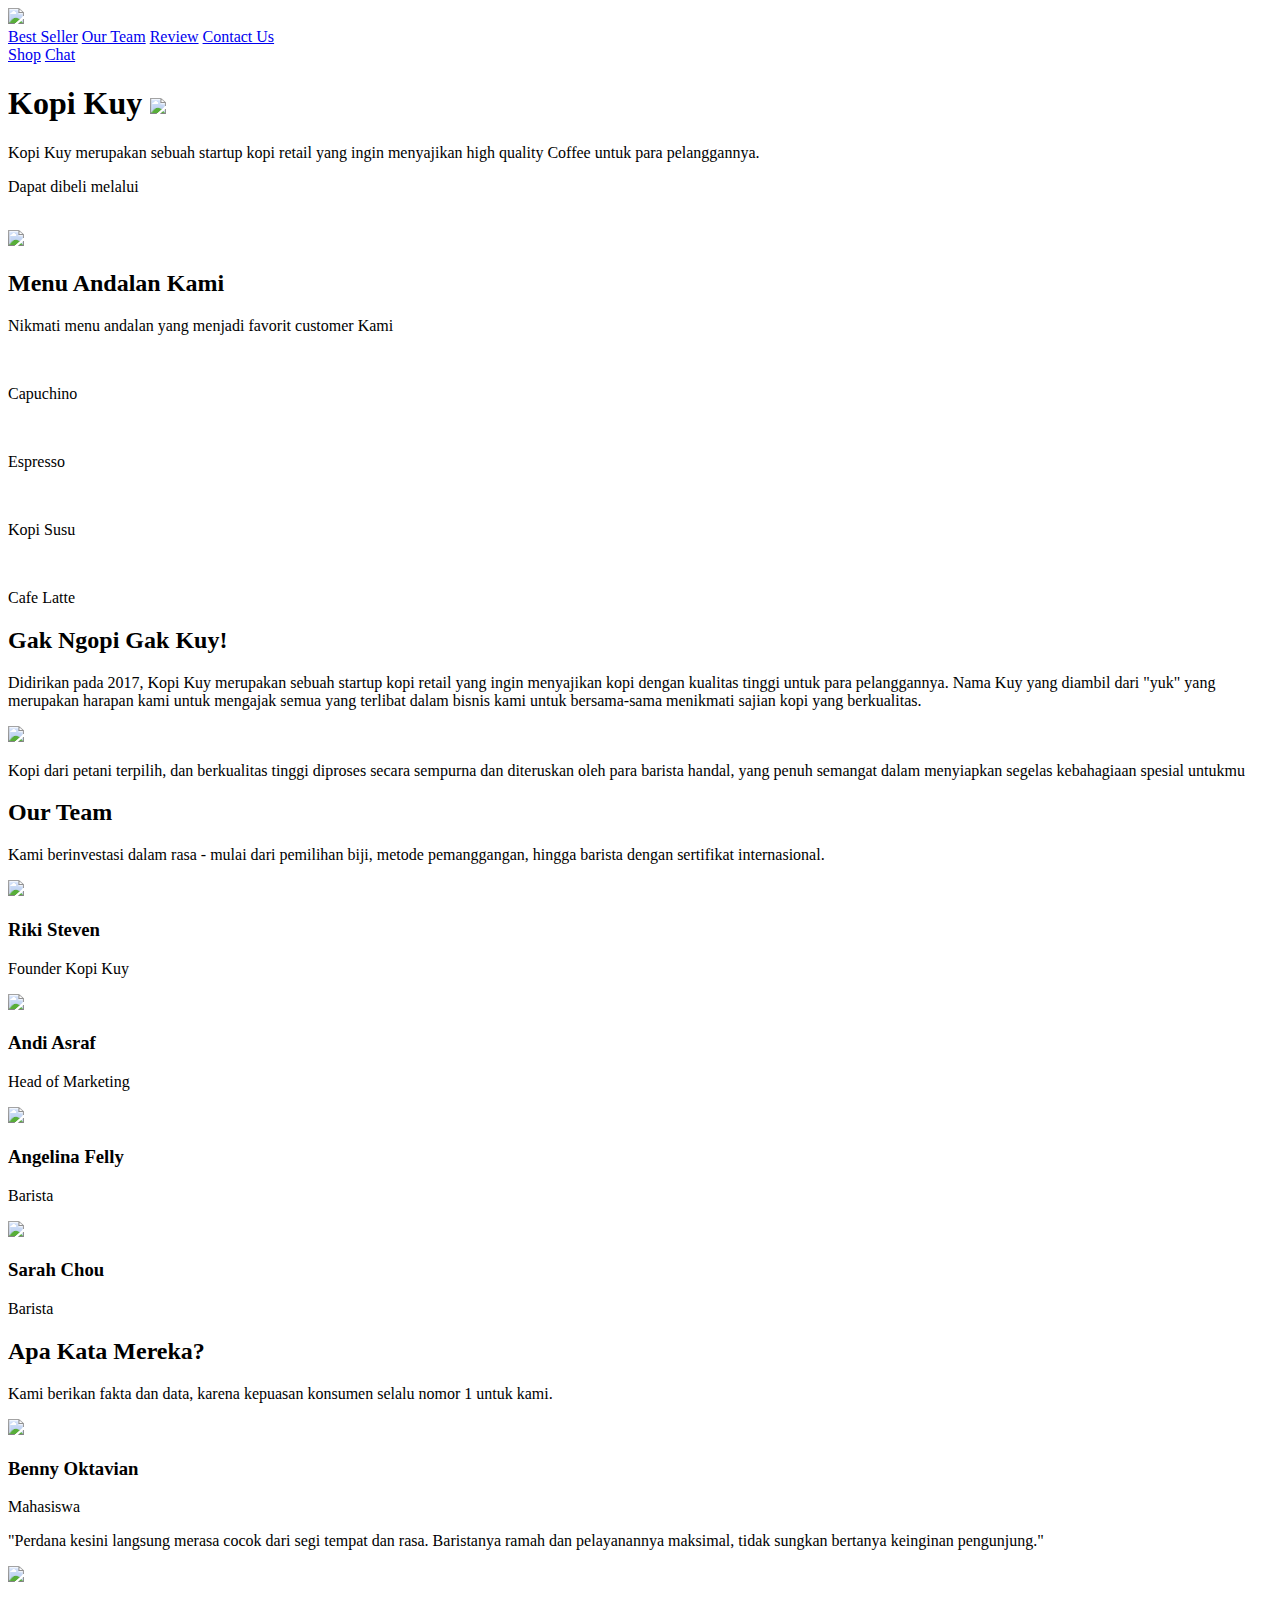
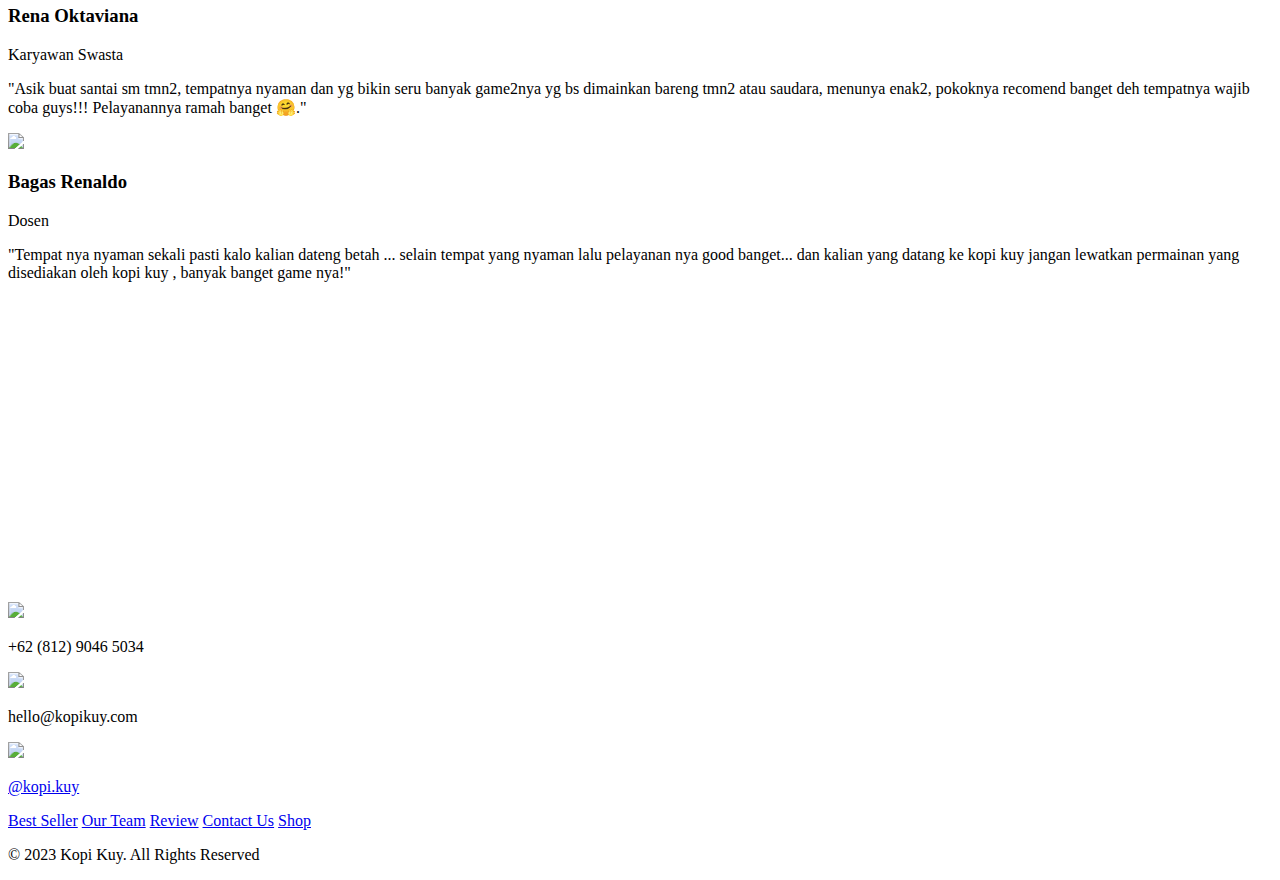
==== index.html @ 93719796 "Add files via upload" ====
<!DOCTYPE html>
<html lang="id">

<head>
    <meta charset="UTF-8">
    <meta http-equiv="X-UA-Compatible" content="IE=edge">
    <meta name="viewport" content="width=device-width, initial-scale=1.0">
    <link rel="shortcut icon" href="images/favicon.ico" type="image/x-icon">
    <title>Website Kopi Kuy</title>
    <link rel="stylesheet" href="css/style.css">
</head>

<body>
    <nav>
        <div class="baris">
            <img class="logo" src="images/logo/logo_kuy.png">
            <div class="navigasi">
                <a href="#best-seller">Best Seller</a>
                <a href="#our-team">Our Team</a>
                <a href="#review">Review</a>
                <a href="#contact-us">Contact Us</a>
            </div>
            <a class="shop" href="produk.html">Shop</a>
            <a class="chat" href="https://wa.me/nomor_hp_anda_pakai_62" target="_blank">Chat</a>
        </div>
    </nav>

    <!-- Tulis Kode Setelah panah di bawah ini -->

<header>
  <div class="baris">
    <div class="col-kiri">
      <h1 class="judul-header">Kopi Kuy <img src="images/icon/icon_kopi.svg"></h1>

      <p class="subjudul-header">Kopi Kuy merupakan sebuah startup kopi retail yang ingin menyajikan high
        quality Coffee untuk para pelanggannya.</p>
      <p class="dapat-dibeli">Dapat dibeli melalui</p>

      <div class="olshop">
        <img src="images/logo/logo_bukalapak.png" alt="">
        <img src="images/logo/logo_tokopedia.png" alt="">
        <img src="images/logo/logo_shopee.png" alt="">
      </div>
    </div>

    <img class="col-kanan" src="images/header/header1.png">
  </div>
</header>
<section id="best-seller" class="best-seller">
  <h2 class="judul-best-seller">Menu Andalan Kami</h2>
  <p class="subjudul-best-seller">Nikmati menu andalan yang menjadi favorit customer Kami</p>

  <div class="baris">
    <div class="col-produk">
      <img src="images/produk/product_capuchino.jpg" alt="">
      <p class="nama-produk">Capuchino</p>
    </div>
    <div class="col-produk">
      <img src="images/produk/product_espresso.jpg" alt="">
      <p class="nama-produk">Espresso</p>
    </div>
    <div class="col-produk">
      <img src="images/produk/product_kopi_susu.jpg" alt="">
      <p class="nama-produk">Kopi Susu</p>
    </div>
    <div class="col-produk">
      <img src="images/produk/product_latte.jpg" alt="">
      <p class="nama-produk">Cafe Latte</p>
    </div>
  </div>
</section>
<section id="about-us" class="about-us">
  <h2 class="judul-about-us">Gak Ngopi Gak Kuy!</h2>
  <p class="tentang-about-us">
    Didirikan pada 2017, Kopi Kuy merupakan sebuah startup kopi retail yang ingin menyajikan kopi
    dengan kualitas tinggi
    untuk para pelanggannya. Nama Kuy yang diambil dari "yuk" yang merupakan harapan kami untuk
    mengajak semua yang terlibat dalam bisnis kami untuk bersama-sama menikmati sajian kopi yang
    berkualitas.
  </p>
  <img src="images/aset_kopi_jumbo.png">
  <p class="penjelasan-about-us">
    Kopi dari petani terpilih, dan berkualitas tinggi diproses secara sempurna dan diteruskan
    oleh para barista handal,
    yang penuh semangat dalam menyiapkan segelas kebahagiaan spesial untukmu
  </p>
</section>
<section class="our-team" id="our-team">
  <h2 class="judul-team">Our Team</h2>
  <p class="subjudul-team">Kami berinvestasi dalam rasa - mulai dari pemilihan biji, metode pemanggangan,
    hingga barista dengan sertifikat internasional. </p>

  <div class="baris">
    <div class="col-team">
      <img src="images/team/team1.jpg">
      <h3>Riki Steven</h3>
      <p>Founder Kopi Kuy</p>
    </div>
    <div class="col-team">
      <img src="images/team/team2.jpg">
      <h3>Andi Asraf</h3>
      <p>Head of Marketing</p>
    </div>

    <div class="col-team">
      <img src="images/team/team3.jpg">
      <h3>Angelina Felly</h3>
      <p>Barista</p>
    </div>

    <div class="col-team">
      <img src="images/team/team4.jpg">
      <h3>Sarah Chou</h3>
      <p>Barista</p>
    </div>
  </div>
</section>
<section id="review" class="review">
  <h2 class="judul-review">Apa Kata Mereka?</h2>

  <p class="subjudul-review">Kami berikan fakta dan data, karena kepuasan konsumen selalu nomor 1 untuk kami.</p>

  <div class="baris">
    <div class="col-review">
      <div class="profile">
        <img src="images/customer/customer1.jpg">
        <div class="nama-profile">
          <h3>Benny Oktavian</h3>
          <p>Mahasiswa</p>
        </div>
      </div>
      <p class="testimoni">"Perdana kesini langsung merasa cocok dari segi tempat dan rasa. Baristanya ramah
        dan pelayanannya maksimal, tidak sungkan bertanya keinginan pengunjung."</p>
    </div>
    <div class="col-review">
      <div class="profile">
        <img src="images/customer/customer2.jpg">
        <div class="nama-profile">
          <h3>Rena Oktaviana</h3>
          <p>Karyawan Swasta</p>
        </div>
      </div>
      <p class="testimoni">"Asik buat santai sm tmn2, tempatnya nyaman dan yg bikin seru banyak game2nya yg bs
        dimainkan bareng tmn2 atau saudara, menunya enak2, pokoknya recomend banget deh
        tempatnya wajib coba guys!!! Pelayanannya ramah banget 🤗."</p>
    </div>
    <div class="col-review">
      <div class="profile">
        <img src="images/customer/customer3.jpg">
        <div class="nama-profile">
          <h3>Bagas Renaldo</h3>
          <p>Dosen</p>
        </div>
      </div>
      <p class="testimoni">"Tempat nya nyaman sekali pasti kalo kalian dateng betah ... selain tempat yang
        nyaman lalu pelayanan nya good banget... dan kalian yang datang ke kopi kuy jangan
        lewatkan permainan yang disediakan oleh kopi kuy , banyak banget game nya!"</p>
    </div>
  </div>
</section>
<section class="contact-us" id="contact-us">
    <iframe
        src="https://www.google.com/maps/embed?pb=!1m14!1m8!1m3!1d7932.741866032694!2d106.668581!3d-6.214715!3m2!1i1024!2i768!4f13.1!3m3!1m2!1s0x2e69f9912c7f297b%3A0xe5a3a671dae861ab!2sKopi%20kuy!5e0!3m2!1sid!2sid!4v1680617229460!5m2!1sid!2sid"
        width="100%" height="300" style="border:0;" allowfullscreen="" loading="lazy"
        referrerpolicy="no-referrer-when-downgrade"></iframe>
    <div class="baris">
        <div class="col-kontak">
            <img src="images/icon/icon_phone.png">
            <p>+62 (812) 9046 5034</p>
        </div>
        <div class="col-kontak">
            <img src="images/icon/icon_mail.png">
            <p>hello@kopikuy.com</p>
        </div>
        <div class="col-kontak">
            <img src="images/icon/icon_instagram.png">
            <a href="https://instagram.com" role="button">
                <p>@kopi.kuy</p>
            </a>
        </div>
    </div>
</section>
<footer>
  <div class="baris">
    <div class="navigasi">
      <a href="#best-seller">Best Seller</a>
      <a href="#our-team">Our Team</a>
      <a href="#review">Review</a>
      <a href="#contact-us">Contact Us</a>
      <a href="produk.html">Shop</a>
    </div>
    <p class="copyright">© 2023 Kopi Kuy. All Rights Reserved</p>
  </div>
</footer>

    <!--
        Kode HTML tidak boleh lewat dari batas ini
        Pastikan setiap section di tutup
        misalnya kode best-seller harus ada
        di bawah kode </header> (perhatikan ada garis miringnya
        dan setiap section harus setelah kode </section>
        jangan menulis section di dalam section
    -->
</body>

</html>
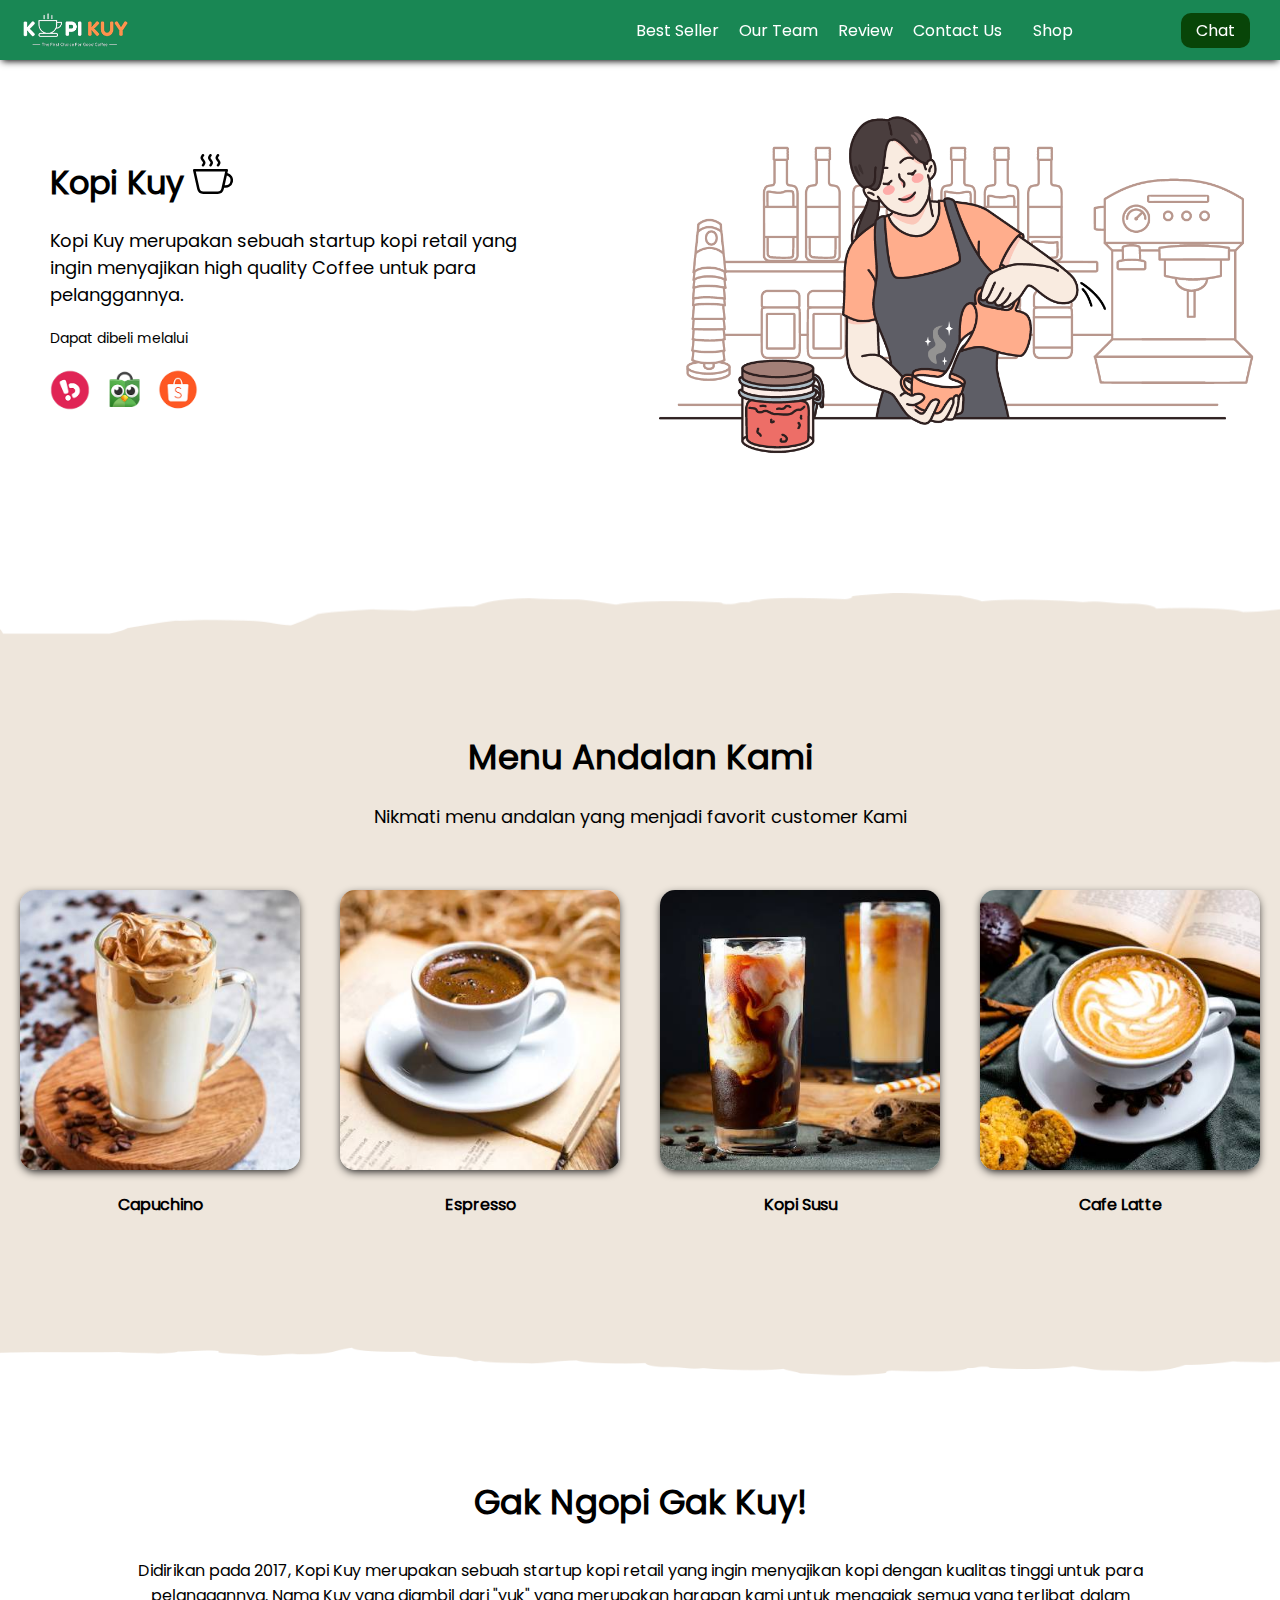
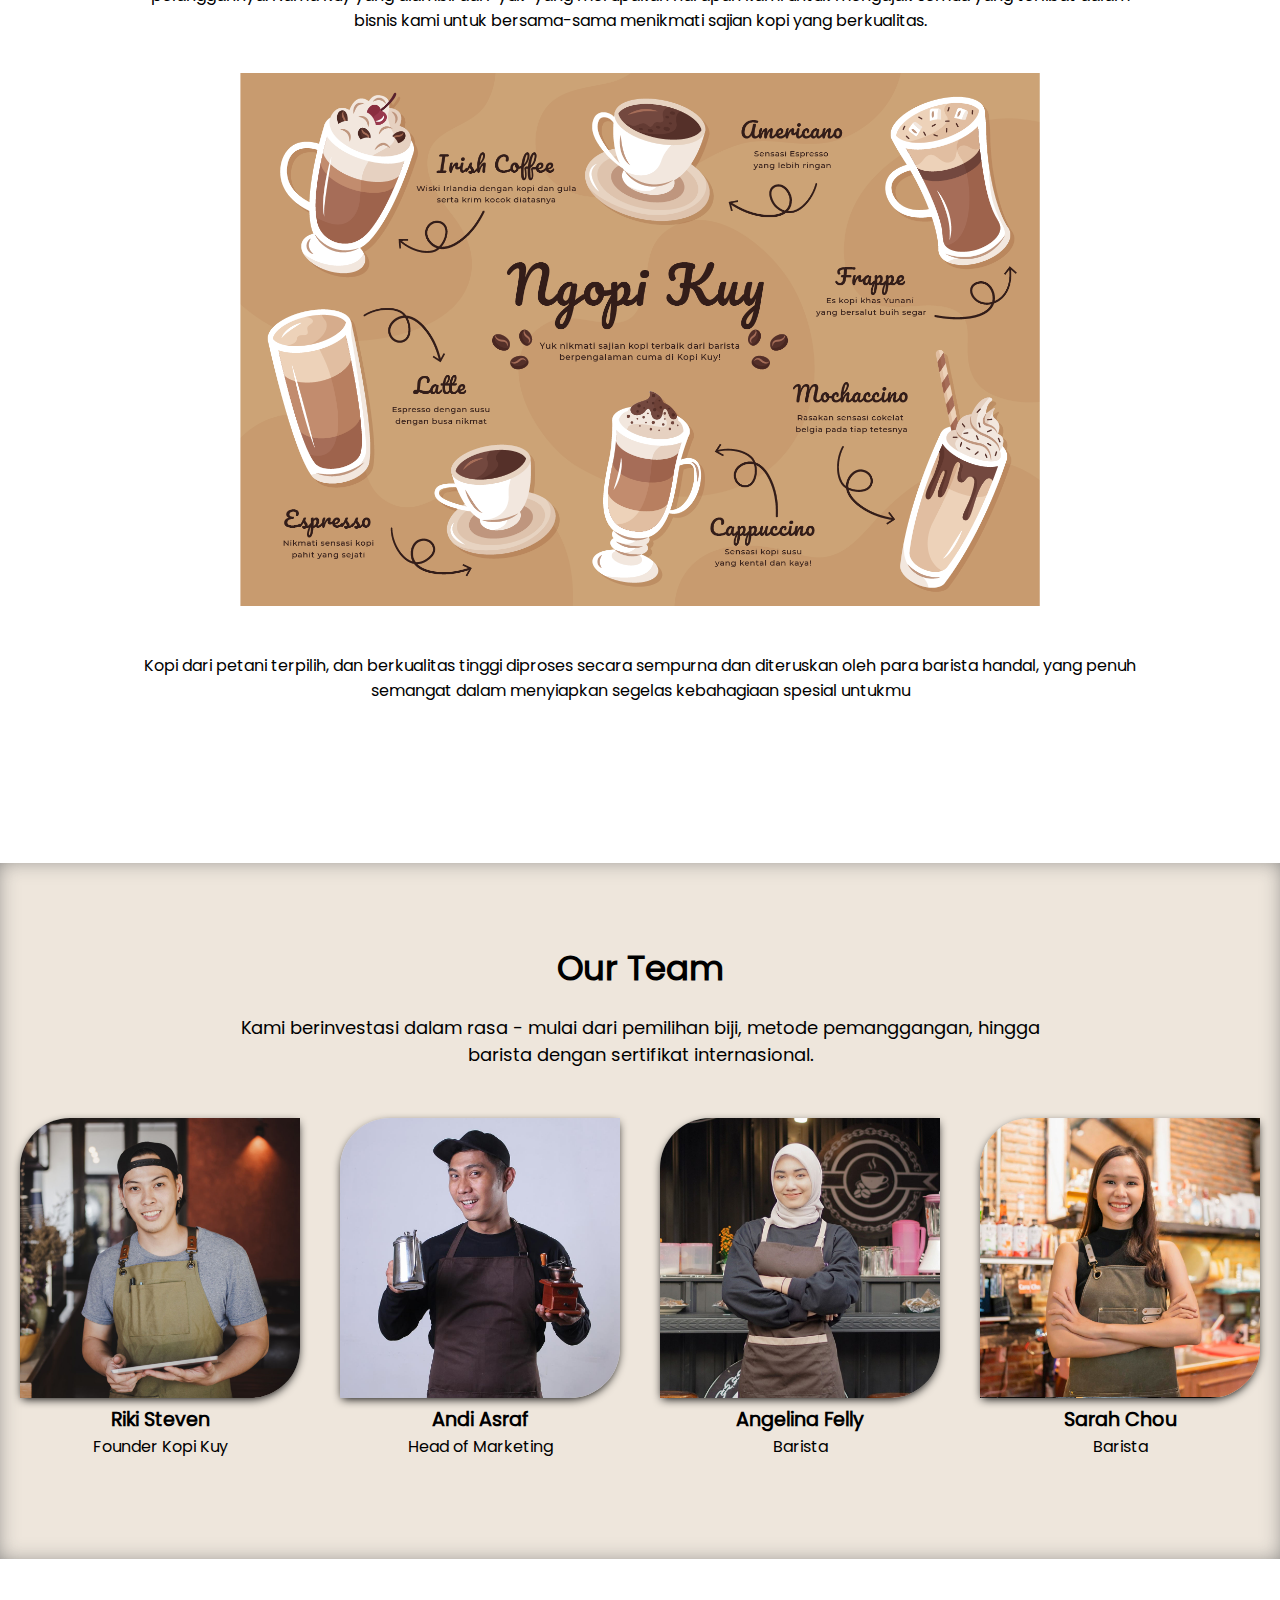
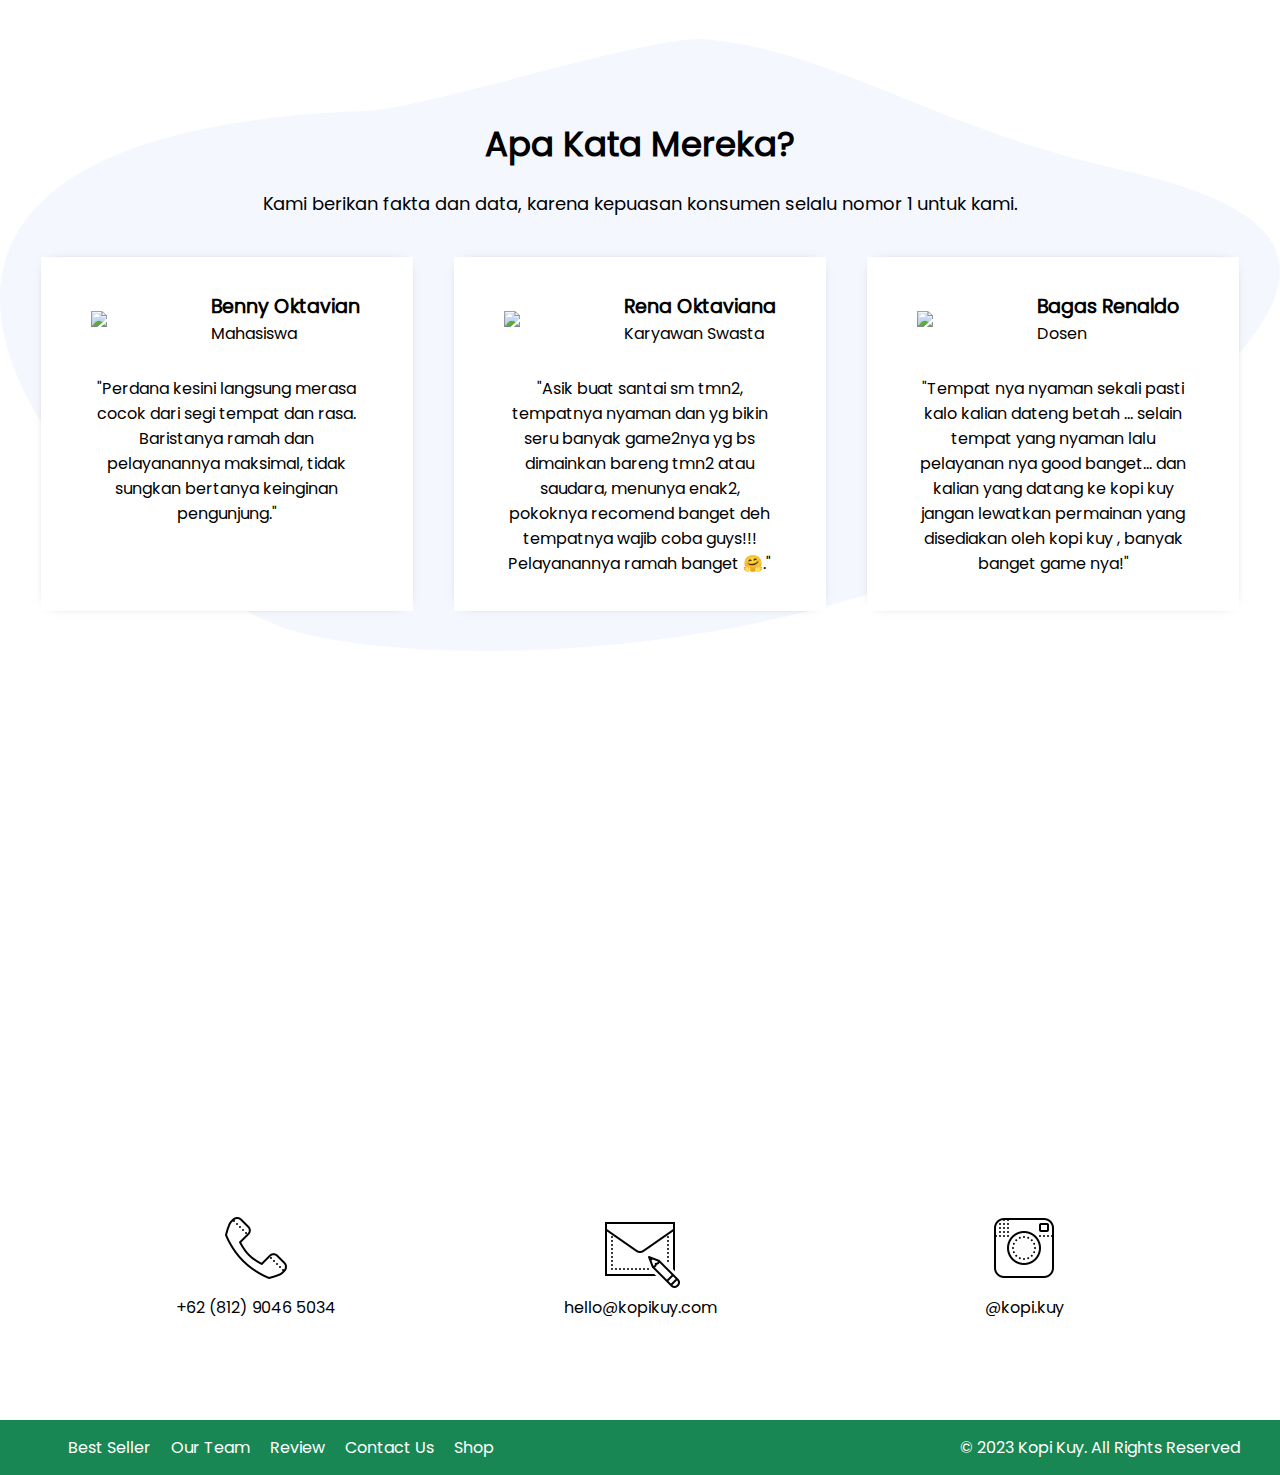
==== commit 6a79f1a5: "ganti judul" ====
--- a/index.html
+++ b/index.html
@@ -6,7 +6,7 @@
     <meta http-equiv="X-UA-Compatible" content="IE=edge">
     <meta name="viewport" content="width=device-width, initial-scale=1.0">
     <link rel="shortcut icon" href="images/favicon.ico" type="image/x-icon">
-    <title>Website Kopi Kuy</title>
+    <title>Website Kopi Kuy Enak</title>
     <link rel="stylesheet" href="css/style.css">
 </head>
 
--- a/css/style.css
+++ b/css/style.css
@@ -0,0 +1,471 @@
+/* Pengaturan Global */
+
+/* Mendaftarkan font ke dalam CSS, dan memberi nama family */
+@font-face {
+   font-family: 'Poppins';
+   src: url(../fonts/poppins.woff2);
+}
+
+* {
+   box-sizing: border-box;
+   margin: 0;
+   padding: 0;
+}
+
+html {
+   /* agar scroll ketika klik pada navigasi menjadi halus */
+   scroll-behavior: smooth;
+}
+
+body {
+   /* mendaftarkan semua teks pada body menjadi family Poppins */
+   font-family: 'Poppins';
+}
+
+a {
+   /* menghilangkan garis bawah pada link */
+   text-decoration: none;
+
+   /* menghilangkan warna bawaan pada link */
+   color: unset;
+}
+
+h2 {
+   /* mengatur ukuran huruf ke 34 pixel */
+   font-size: 34px;
+}
+
+h3 {
+   /* mengatur ukuran huruf ke 1.2rem */
+   font-size: 1.2rem;
+}
+
+h1,
+h2,
+h3 {
+   /* mengatur tebal huruf */
+   font-weight: bold;
+}
+
+img {
+   /* 
+      mengatur agar semua elemen img memiliki panjang maksimal 100% agar
+      tidak besar gambar tidak melebihi layar ataupun pembungkus
+   */
+   max-width: 100%;
+}
+
+/* Navigasi */
+
+nav {
+   /* background-color mengatur warna latar belakang */
+   background-color: red;
+
+   /* penulisan 2 background-color seperti ini akan mengabaikan penulisan sebelumnya */
+   background-color: #198754;
+
+   /* box-shadow membuat efek bayangan */
+   box-shadow: 0 3px 7px -2px #000;
+
+   /* width mengatur panjang elemen */
+   width: 100%;
+   padding-top: 10px;
+   padding-bottom: 10px;
+
+   /* position mengatur posisi elemen, static untuk biasa, fixed untuk efek menempel */
+   position: fixed;
+
+   /* Nilai z-index semakin besar, maka elemen akan semakin di depan */
+   z-index: 500;
+}
+
+/* 
+   PERHATIKAN bahwa dalam mengatur elemen, nama elemen langsung ditulis
+   sedangkan untuk mengatur class, dibutuhkan tanda titik (.) terlebih dulu
+   img {} berarti elemen dengan tag img, 
+   sedangkan .img artinya elemen dengan kelas img   
+*/
+
+.baris {
+   /* 
+      display: flex memiliki pengaturan yang dapat mengatur agar elemen
+      di dalamnya memiliki ukuran yang fleksibel
+   */
+   display: flex;
+
+   /* 
+      align-items: center mengatur elemen di dalamnya rata tengah vertikal
+   */
+   align-items: center;
+
+   /* 
+      justify-content: center mengatur elemen di dalamnya rata tengah horizontal
+   */
+   justify-content: center;
+
+   /* 
+      flex-wrap: wrap mengatur agar jika panjang elemen berlebih, maka elemen
+      akan otomatis diletakan di baris baru
+   */
+   flex-wrap: wrap;
+}
+
+section {
+   /* text-align mengatur rata tulisan, bisa bernilai: left, right, center, justify */
+   text-align: center;
+}
+
+.logo {
+   /* height mengatur tinggi elemen */
+   height: 40px;
+   margin-left: 20px;
+}
+
+.navigasi {
+   margin-left: auto;
+   margin-right: 15px;
+}
+
+.navigasi a,
+.shop {
+   color: #fff;
+   padding-left: 8px;
+   padding-right: 8px;
+}
+
+.shop {
+   margin-right: 100px;
+}
+
+.chat {
+   margin-right: 30px;
+   background-color: rgb(8, 69, 8);
+   color: #fff;
+   padding-top: 5px;
+   padding-right: 15px;
+   padding-bottom: 5px;
+   padding-left: 15px;
+   border-radius: 10px;
+}
+
+
+/* HEADER */
+
+
+header,
+section {
+   /*
+    padding mengatur jarak ke dalam
+    pada padding dan margin ditambahkan top / right / bottom / top 
+    untuk mengatur jarak masing-masing 
+   */
+   padding-top: 80px;
+   padding-bottom: 80px;
+
+   /* margin mengatur jarak ke luar */
+   margin-bottom: 80px;
+}
+
+/* penulisan CSS dapat digabung dengan beberapa elemen */
+.col-kiri,
+.col-kanan {
+   /* width mengatur panjang elemen. 50% artinya setengah ukuran pembungkus */
+   width: 50%;
+}
+
+.col-kiri {
+   padding-left: 50px;
+   padding-right: 120px;
+}
+
+.judul-header {
+   margin-bottom: 20px;
+}
+
+.subjudul-header {
+   /* font-size digunakan untuk mengatur ukuran huruf */
+   font-size: 18px;
+}
+
+.dapat-dibeli {
+   margin-top: 20px;
+   margin-bottom: 20px;
+   font-size: 14px;
+}
+
+.olshop img {
+   width: 40px;
+
+   /* height digunakan untuk mengatur tinggi elemen */
+   height: auto;
+   margin-right: 10px;
+}
+
+/* Best Seller */
+
+.best-seller {
+   position: relative;
+
+   /* background-color mengatur warna latar belakang elemen */
+   background-color: #EEE6DC;
+}
+
+/* 
+terkait position, after, dan before memerlukan pemahaman mendalam
+terkait layout pada CSS untuk dapat memahami secara penuh 
+*/
+
+.best-seller::before,
+.best-seller::after {
+   position: absolute;
+   content: "";
+   width: 100%;
+   height: 76px;
+
+   /* background-image untuk menambahkan gambar sebagai background */
+   background-image: url(../images/garis-atas.png);
+
+   /*background-size agar gambar latar menyesuaikan tinggi / panjang elemen */
+   background-size: cover;
+
+   top: -60px;
+   left: 0;
+}
+
+.best-seller::after {
+   height: 60px;
+   background-image: url(../images/garis-bawah.png);
+   top: unset;
+   bottom: -60px;
+}
+
+.judul-best-seller {
+   margin-bottom: 20px;
+}
+
+.subjudul-best-seller {
+   font-size: 18px;
+   margin-bottom: 40px;
+}
+
+.col-produk {
+   /* 
+      Penulisan padding dan margin seperti padding:20px ini penulisan singkat 
+      yang berarti top, right, bottom, left nilainya sama, yaitu 20px 
+   */
+   padding: 20px;
+   width: 25%;
+}
+
+.col-produk img {
+   /* transition membuat animasi transisi dari perubahan style, 0.3s berarti 0.3 detik */
+   transition: all 0.3s ease;
+
+   /* border-radius  Membuat sudut membulat */
+   border-radius: 15px;
+
+   /* box-shadow membuat efek bayangan */
+   box-shadow: 0 3px 10px -2px #000;
+}
+
+/* :hover akan dijalankan saat mouse ada di atas elemen */
+.col-produk img:hover {
+
+   /* membuat transformasi, bisa berupa scale(1.05), rotate(180deg), translateY(-50px), dsb */
+   transform: scale(0.9);
+   border-radius: 50%;
+}
+
+.nama-produk {
+   margin-top: 15px;
+   font-weight: bold;
+}
+
+/* About US */
+
+.about-us {
+   /* max-width: 80%; mengatur panjang maksimal elemen tidak boleh melebihi 80% layar */
+   max-width: 80%;
+
+   /* margin-left dan margin-right auto akan membuat posisi elemen berada di tengah */
+   margin-left: auto;
+   margin-right: auto;
+}
+
+.judul-about-us {
+   margin-bottom: 30px;
+}
+
+/* 
+   penulisan .about-us img {} berarti mengatur elemen img 
+   yang ada di dalam elemen dengan kelas about-us 
+   harap perhatikan .about-us dan image dipisahkan spasi
+   penulisan class diawali titik (.) penulisan elemen tidak
+*/
+.about-us img {
+   /* 
+      Penulisan width: 800px dan max-width: 100% mengatur agar
+      elemen memiliki panjang 800px namun tidak boleh melebihi 100% ukuran layar
+   */
+   width: 800px;
+   max-width: 100%;
+}
+
+.tentang-about-us {
+   margin-bottom: 40px;
+}
+
+.penjelasan-about-us {
+   margin-top: 40px;
+}
+
+/* OUR TEAM */
+
+.our-team {
+   background-color: #EEE6DC;
+   box-shadow: inset 0px 0px 23px -6px #707070;
+}
+
+.judul-team {
+   margin-bottom: 20px;
+}
+
+.subjudul-team {
+   margin-bottom: 30px;
+   font-size: 18px;
+   width: 800px;
+   max-width: 90%;
+   margin-left: auto;
+   margin-right: auto;
+}
+
+.col-team {
+   width: 25%;
+   padding: 20px;
+}
+
+.col-team img {
+   box-shadow: 0 3px 10px -2px #000;
+   border-radius: 50px 0px 50px 0px;
+}
+
+
+/* REVIEW */
+
+.review {
+   background-image: url(../images/bg-review.svg);
+   /* 
+      background-size: contain;
+      membuat gambar latar belakang tidak terpotong
+   */
+   background-size: contain;
+
+   /* 
+      background-repeat: no-repeat;
+      membuat gambar latar belakang tidak diulang (duplikat)
+   */
+   background-repeat: no-repeat;
+   padding-left: 20px;
+   padding-right: 20px;
+}
+
+.judul-review {
+   margin-bottom: 20px;
+}
+
+.subjudul-review {
+   margin-bottom: 40px;
+   font-size: 18px;
+}
+
+.review .baris {
+   justify-content: space-around;
+   /* align-items: stretch; membuat tinggi elemen di dalam .review .baris seragam */
+   align-items: stretch;
+}
+
+.col-review {
+   width: 30%;
+   padding: 35px 50px;
+   box-shadow: 0px 0px 12px -10px #000;
+   background-color: #fff;
+}
+
+.profile {
+   display: flex;
+   margin-bottom: 30px;
+   align-items: center;
+}
+
+/* mengatur elemen img yang ada di dalam class(.) profile */
+.profile img {
+   width: 100px;
+   margin-right: 20px;
+}
+
+.profile .nama-profile {
+   text-align: left;
+}
+
+/* CONTACT US */
+.contact-us {
+   margin-bottom: 20px;
+}
+
+.col-kontak {
+   width: 30%;
+   margin-top: 50px;
+   /* color mengatur warna tulisan */""
+   color: green;
+}
+
+/* FOOTER */
+
+footer {
+   background-color: #198754;
+   padding-top: 15px;
+   padding-bottom: 15px;
+   color: #fff;
+   padding-right: 40px;
+   padding-left: 40px;
+}
+
+footer .navigasi {
+   margin-left: 20px;
+   margin-right: auto;
+}
+
+/* UNTUK RESPONSIF DI BAWAH */
+@media (max-width:600px) {
+
+  .navigasi {
+    display: none;
+  }
+
+  .shop {
+    margin-right: 20px;
+    margin-left: auto;
+  }
+
+  .col-kiri,
+  .col-kanan {
+    width: 100%;
+    text-align: center;
+    padding: 20px;
+  }
+.best-seller {
+  padding-left: 20px;
+  padding-right: 20px;
+}
+
+.col-produk,
+.col-team,
+.col-kontak {
+  width: 50%;
+}
+
+.col-review {
+  width: 100%;
+  margin-bottom: 30px;
+}
+}